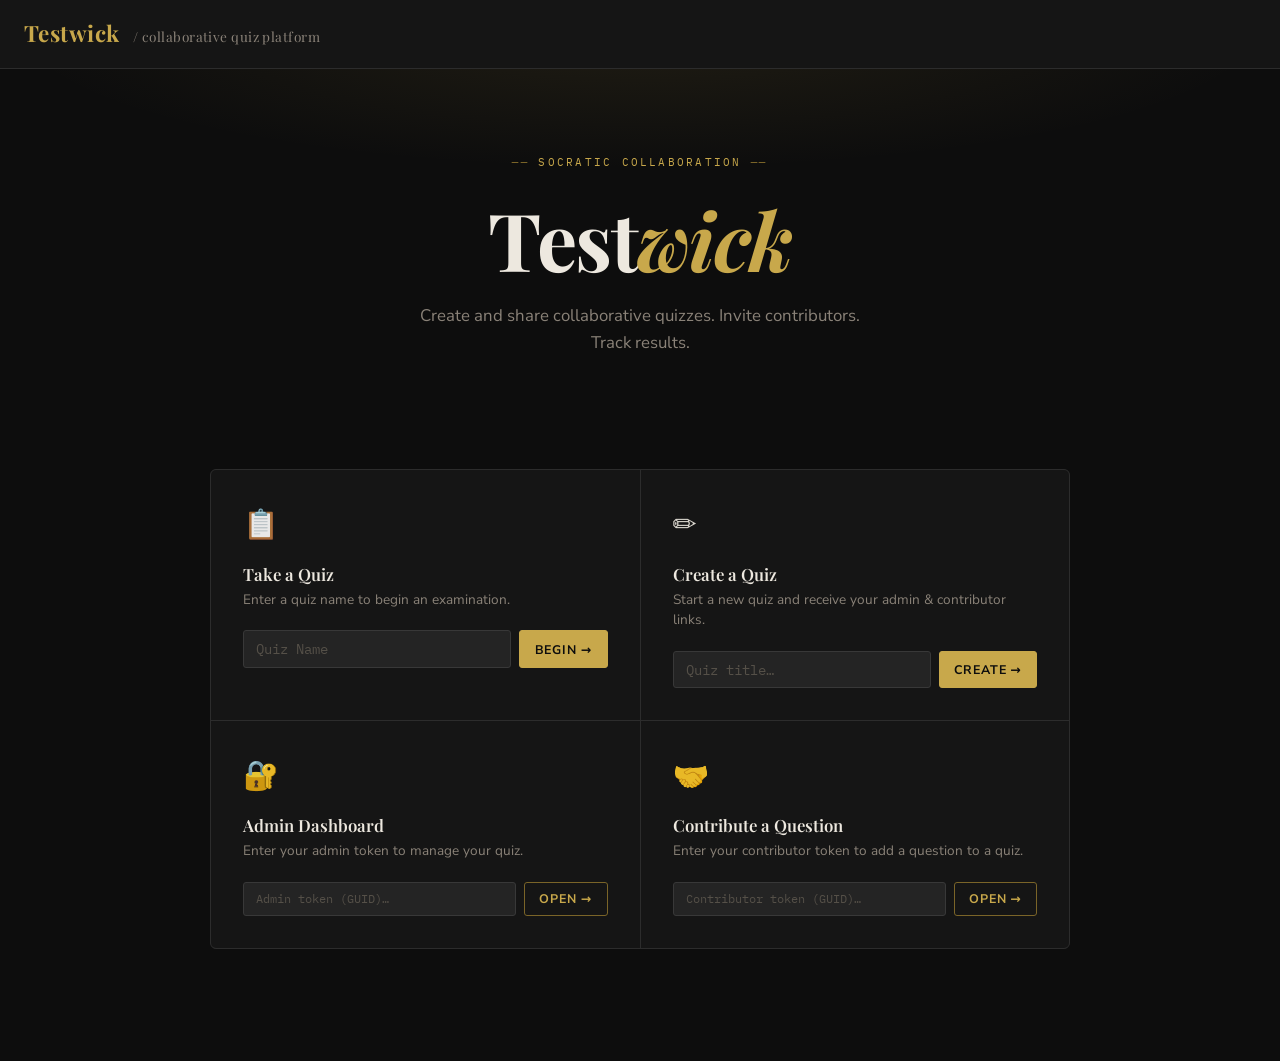
==== Testwick/Testwick/wwwroot/index.html @ c9cc1759 "commit Fixed website location  Fixed several endpoints  Added and reworked many dto objects" ====
<!DOCTYPE html>
<html lang="en">
<head>
    <meta charset="UTF-8" />
    <meta name="viewport" content="width=device-width, initial-scale=1.0" />
    <title>Testwick</title>
    <link rel="stylesheet" href="style.css" />
    <style>
        /* ── Index-specific styles ── */
        .hero {
            padding: 5rem 1.5rem 4rem;
            text-align: center;
            position: relative;
            overflow: hidden;
        }

            .hero::before {
                content: '';
                position: absolute;
                inset: 0;
                background: radial-gradient(ellipse 70% 50% at 50% -10%, rgba(200,168,75,0.1) 0%, transparent 70%);
                pointer-events: none;
            }

        .hero-eyebrow {
            font-family: var(--font-mono);
            font-size: 0.7rem;
            color: var(--gold);
            text-transform: uppercase;
            letter-spacing: 0.2em;
            margin-bottom: 1.25rem;
            display: inline-flex;
            align-items: center;
            gap: 0.6rem;
        }

            .hero-eyebrow::before,
            .hero-eyebrow::after {
                content: '──';
                color: var(--gold-dim);
                font-size: 0.6rem;
            }

        .hero h1 {
            font-size: clamp(2.8rem, 7vw, 5rem);
            font-weight: 700;
            letter-spacing: -0.02em;
            margin-bottom: 1rem;
            color: var(--text);
        }

            .hero h1 em {
                font-style: italic;
                color: var(--gold);
            }

        .hero-sub {
            font-size: 1.05rem;
            color: var(--text-muted);
            max-width: 480px;
            margin: 0 auto 3rem;
        }

        .hub-grid {
            display: grid;
            grid-template-columns: repeat(2, 1fr);
            gap: 1px;
            background: var(--border);
            border: 1px solid var(--border);
            border-radius: var(--radius-lg);
            overflow: hidden;
            max-width: 860px;
            margin: 0 auto;
        }

        @media (max-width: 640px) {
            .hub-grid {
                grid-template-columns: 1fr;
            }
        }

        .hub-panel {
            background: var(--surface);
            padding: 2rem;
            transition: background var(--transition);
        }

            .hub-panel:hover {
                background: var(--surface-2);
            }

        .hub-panel-icon {
            font-size: 1.8rem;
            margin-bottom: 1rem;
            opacity: 0.9;
        }

        .hub-panel h3 {
            font-size: 1.05rem;
            margin-bottom: 0.35rem;
        }

        .hub-panel p {
            font-size: 0.85rem;
            margin-bottom: 1.25rem;
            line-height: 1.5;
        }

        .inline-form {
            display: flex;
            gap: 0.5rem;
        }

            .inline-form input {
                flex: 1;
                min-width: 0;
                background: var(--surface-3);
                border: 1px solid var(--border-2);
                border-radius: var(--radius);
                color: var(--text);
                font-family: var(--font-mono);
                font-size: 0.85rem;
                padding: 0.55rem 0.75rem;
                outline: none;
                transition: border-color var(--transition);
            }

                .inline-form input:focus {
                    border-color: var(--gold);
                }

                .inline-form input::placeholder {
                    color: var(--text-dim);
                }

        .create-section {
            max-width: 860px;
            margin: 3rem auto 0;
            padding: 0 0 4rem;
        }

        .create-section-heading {
            font-family: var(--font-display);
            font-size: 1.5rem;
            margin-bottom: 1.5rem;
            display: flex;
            align-items: center;
            gap: 1rem;
        }

            .create-section-heading::after {
                content: '';
                flex: 1;
                height: 1px;
                background: var(--border);
            }

        /* Created Quiz Result */
        #create-result {
            background: var(--surface);
            border: 1px solid var(--gold-dim);
            border-radius: var(--radius-lg);
            padding: 2rem;
            animation: fadeUp 0.4s ease;
        }

            #create-result h3 {
                font-size: 1.15rem;
                margin-bottom: 0.5rem;
            }

            #create-result .quiz-id-display {
                font-family: var(--font-mono);
                color: var(--gold);
                font-size: 1rem;
                margin-bottom: 1.5rem;
            }

        .token-section {
            margin-bottom: 1rem;
        }

            .token-section label {
                font-size: 0.72rem;
                font-weight: 700;
                text-transform: uppercase;
                letter-spacing: 0.08em;
                color: var(--text-muted);
                display: block;
                margin-bottom: 0.35rem;
            }

        .token-links {
            display: flex;
            gap: 0.5rem;
            margin-top: 0.75rem;
        }
    </style>
</head>
<body>

    <header class="site-header">
        <span class="site-logo">Testwick <span>/ collaborative quiz platform</span></span>
    </header>

    <!-- ── Hero ── -->
    <section class="hero">
        <div class="hero-eyebrow">Socratic Collaboration</div>
        <h1>Test<em>wick</em></h1>
        <p class="hero-sub">Create and share collaborative quizzes. Invite contributors. Track results.</p>
    </section>

    <!-- ── Hub Grid ── -->
    <div style="padding: 0 1.5rem;">
        <div class="hub-grid fade-up">

            <!-- Take a Quiz -->
            <div class="hub-panel">
                <div class="hub-panel-icon">📋</div>
                <h3>Take a Quiz</h3>
                <p>Enter a quiz name to begin an examination.</p>
                <div class="inline-form">
                    <input type="number" id="quiz-id-input" placeholder="Quiz Name" min="1" />
                    <button class="btn btn-primary btn-sm" onclick="goToQuiz()">Begin →</button>
                </div>
                <div id="quiz-id-error" class="alert alert-error mt-2 hidden"></div>
            </div>

            <!-- Create a Quiz -->
            <div class="hub-panel">
                <div class="hub-panel-icon">✏️</div>
                <h3>Create a Quiz</h3>
                <p>Start a new quiz and receive your admin &amp; contributor links.</p>
                <div class="inline-form">
                    <input type="text" id="quiz-title-input" placeholder="Quiz title…" />
                    <button class="btn btn-primary btn-sm" onclick="createQuiz()">Create →</button>
                </div>
                <div id="create-error" class="alert alert-error mt-2 hidden"></div>
                <div id="create-loading" class="mt-2 hidden" style="display:none;">
                    <span class="spinner"></span>
                </div>
            </div>

            <!-- Admin Access -->
            <div class="hub-panel">
                <div class="hub-panel-icon">🔐</div>
                <h3>Admin Dashboard</h3>
                <p>Enter your admin token to manage your quiz.</p>
                <div class="inline-form">
                    <input type="text" id="admin-token-input" placeholder="Admin token (GUID)…" style="font-family:var(--font-mono);font-size:0.75rem;" />
                    <button class="btn btn-outline btn-sm" onclick="goToAdmin()">Open →</button>
                </div>
                <div id="admin-error" class="alert alert-error mt-2 hidden"></div>
            </div>

            <!-- Contributor Access -->
            <div class="hub-panel">
                <div class="hub-panel-icon">🤝</div>
                <h3>Contribute a Question</h3>
                <p>Enter your contributor token to add a question to a quiz.</p>
                <div class="inline-form">
                    <input type="text" id="contrib-token-input" placeholder="Contributor token (GUID)…" style="font-family:var(--font-mono);font-size:0.75rem;" />
                    <button class="btn btn-outline btn-sm" onclick="goToContrib()">Open →</button>
                </div>
                <div id="contrib-error" class="alert alert-error mt-2 hidden"></div>
            </div>

        </div>
    </div>

    <!-- ── Created Quiz Result ── -->
    <div class="create-section">
        <div id="create-result" class="hidden">
            <div class="section-label">Quiz Created</div>
            <h3>Your quiz is ready</h3>
            <div class="quiz-id-display">Quiz ID: <span id="result-quiz-id"></span></div>

            <div class="token-section">
                <label>Admin Token (keep private — full control)</label>
                <div class="token-box">
                    <code id="result-admin-token"></code>
                    <button class="token-copy-btn" onclick="copyToken('result-admin-token', this)">copy</button>
                </div>
            </div>

            <div class="token-section">
                <label>Contributor Token (share with contributors)</label>
                <div class="token-box">
                    <code id="result-contrib-token"></code>
                    <button class="token-copy-btn" onclick="copyToken('result-contrib-token', this)">copy</button>
                </div>
            </div>

            <div class="token-links">
                <button class="btn btn-primary btn-sm" onclick="openAdmin()">Open Admin Dashboard →</button>
            </div>
        </div>
    </div>

    <script src="config.js"></script>
    <script>
        // ── Navigate to quiz ──────────────────────────────────────
        function goToQuiz() {
            const id = document.getElementById('quiz-id-input').value.trim();
            const err = document.getElementById('quiz-id-error');

            if (!id || isNaN(id) || Number(id) < 1) {
                err.textContent = 'Please enter a valid quiz ID.';
                err.classList.remove('hidden');
                return;
            }

            //if (!name) {
            //    err.textContent = 'Please enter a valid quiz name.';
            //    err.classList.remove('hidden');
            //    return;
            //}

            // query database for names

            err.classList.add('hidden');
            window.location.href = `quiz.html?id=${id}`;
        }

        document.getElementById('quiz-id-input').addEventListener('keydown', e => {
            if (e.key === 'Enter') goToQuiz();
        });

        // ── Create quiz ───────────────────────────────────────────
        let createdAdminToken = null;

        async function createQuiz() {
            const title = document.getElementById('quiz-title-input').value.trim();
            const err = document.getElementById('create-error');
            const loading = document.getElementById('create-loading');
            const result = document.getElementById('create-result');

            if (!title) {
                err.textContent = 'Please enter a quiz title.';
                err.classList.remove('hidden');
                return;
            }
            err.classList.add('hidden');
            loading.classList.remove('hidden');

            try {
                const res = await fetch(API.quizCreate(), {
                    method: 'POST',
                    headers: { 'Content-Type': 'application/json' },
                    body: JSON.stringify({ title, questionIds: [] })
                });
                if (!res.ok) throw new Error(`Server error ${res.status}`);
                const data = await res.json();

                createdAdminToken = data.adminToken;
                document.getElementById('result-quiz-id').textContent = data.id;
                document.getElementById('result-admin-token').textContent = data.adminToken;
                document.getElementById('result-contrib-token').textContent = data.contributorToken;
                result.classList.remove('hidden');
                result.scrollIntoView({ behavior: 'smooth', block: 'center' });
            } catch (e) {
                err.textContent = 'Failed to create quiz: ' + e.message;
                err.classList.remove('hidden');
            } finally {
                loading.classList.add('hidden');
            }
        }

        document.getElementById('quiz-title-input').addEventListener('keydown', e => {
            if (e.key === 'Enter') createQuiz();
        });

        function openAdmin() {
            if (createdAdminToken) window.location.href = `admin.html?token=${createdAdminToken}`;
        }

        // ── Admin navigation ──────────────────────────────────────
        function goToAdmin() {
            const tok = document.getElementById('admin-token-input').value.trim();
            const err = document.getElementById('admin-error');
            if (!isGuid(tok)) {
                err.textContent = 'Please enter a valid GUID token.';
                err.classList.remove('hidden');
                return;
            }
            err.classList.add('hidden');
            window.location.href = `admin.html?token=${tok}`;
        }

        document.getElementById('admin-token-input').addEventListener('keydown', e => {
            if (e.key === 'Enter') goToAdmin();
        });
        document.getElementById('admin-token-input').addEventListener('keydown', e => {
            if (e.key === 'Enter') goToAdmin();
        });

        // ── Contributor navigation ────────────────────────────────
        function goToContrib() {
            const tok = document.getElementById('contrib-token-input').value.trim();
            const err = document.getElementById('contrib-error');
            if (!isGuid(tok)) {
                err.textContent = 'Please enter a valid GUID token.';
                err.classList.remove('hidden');
                return;
            }
            err.classList.add('hidden');
            window.location.href = `contribute.html?token=${tok}`;
        }

        document.getElementById('contrib-token-input').addEventListener('keydown', e => {
            if (e.key === 'Enter') goToContrib();
        });

        // ── Helpers ───────────────────────────────────────────────
        function isGuid(s) {
            return /^[0-9a-f]{8}-[0-9a-f]{4}-[0-9a-f]{4}-[0-9a-f]{4}-[0-9a-f]{12}$/i.test(s);
        }

        function copyToken(elementId, btn) {
            const text = document.getElementById(elementId).textContent;
            navigator.clipboard.writeText(text).then(() => {
                const orig = btn.textContent;
                btn.textContent = 'copied!';
                btn.style.color = 'var(--green)';
                setTimeout(() => { btn.textContent = orig; btn.style.color = ''; }, 1800);
            });
        }
    </script>
</body>
</html>
---- Testwick/Testwick/wwwroot/style.css ----
/* ══════════════════════════════════════════════════════════════
   Testwick – Shared Stylesheet
   Dark Academic aesthetic: charcoal + gold, serif display font
══════════════════════════════════════════════════════════════ */

@import url('https://fonts.googleapis.com/css2?family=Playfair+Display:ital,wght@0,400;0,600;0,700;1,400&family=IBM+Plex+Mono:wght@400;500&family=Nunito+Sans:wght@300;400;600;700&display=swap');

/* ── Design Tokens ─────────────────────────────────────────── */
:root {
  --bg:          #0D0D0D;
  --surface:     #151515;
  --surface-2:   #1C1C1C;
  --surface-3:   #242424;
  --border:      #2C2C2C;
  --border-2:    #383838;

  --gold:        #C8A84B;
  --gold-light:  #E2C870;
  --gold-dim:    #7A6428;

  --text:        #EDE8DF;
  --text-muted:  #8A8278;
  --text-dim:    #555048;

  --green:       #4D9B6F;
  --green-bg:    rgba(77,155,111,0.12);
  --red:         #C25555;
  --red-bg:      rgba(194,85,85,0.12);
  --blue:        #5A8CC9;

  --font-display: 'Playfair Display', Georgia, serif;
  --font-body:    'Nunito Sans', system-ui, sans-serif;
  --font-mono:    'IBM Plex Mono', monospace;

  --radius:      3px;
  --radius-lg:   6px;
  --transition:  200ms ease;
}

/* ── Reset ─────────────────────────────────────────────────── */
*, *::before, *::after { box-sizing: border-box; margin: 0; padding: 0; }
html { font-size: 16px; scroll-behavior: smooth; }
body {
  background: var(--bg);
  color: var(--text);
  font-family: var(--font-body);
  font-weight: 400;
  line-height: 1.6;
  min-height: 100vh;
}
a { color: var(--gold); text-decoration: none; }
a:hover { color: var(--gold-light); }
img { display: block; max-width: 100%; }

/* ── Typography ────────────────────────────────────────────── */
h1, h2, h3, h4 {
  font-family: var(--font-display);
  font-weight: 600;
  line-height: 1.2;
  color: var(--text);
}
h1 { font-size: clamp(2rem, 5vw, 3.2rem); }
h2 { font-size: clamp(1.4rem, 3vw, 2rem); }
h3 { font-size: 1.2rem; }
p { color: var(--text-muted); }

/* ── Layout Shell ──────────────────────────────────────────── */
.page-wrap {
  max-width: 860px;
  margin: 0 auto;
  padding: 2rem 1.5rem 4rem;
}
.page-wrap.wide { max-width: 1080px; }

/* ── Nav / Header ──────────────────────────────────────────── */
.site-header {
  border-bottom: 1px solid var(--border);
  padding: 1rem 1.5rem;
  display: flex;
  align-items: center;
  gap: 1rem;
  background: var(--surface);
}
.site-logo {
  font-family: var(--font-display);
  font-size: 1.4rem;
  font-weight: 700;
  color: var(--gold);
  letter-spacing: 0.02em;
}
.site-logo span { color: var(--text-muted); font-weight: 400; font-size: 0.85rem; margin-left: 0.5rem; }
.nav-links { margin-left: auto; display: flex; gap: 1.5rem; }
.nav-links a { font-size: 0.85rem; color: var(--text-muted); font-weight: 600; text-transform: uppercase; letter-spacing: 0.08em; }
.nav-links a:hover { color: var(--gold); }

/* ── Section Headings ──────────────────────────────────────── */
.section-label {
  font-family: var(--font-mono);
  font-size: 0.7rem;
  font-weight: 500;
  color: var(--gold);
  text-transform: uppercase;
  letter-spacing: 0.15em;
  margin-bottom: 0.5rem;
}
.section-divider {
  border: none;
  border-top: 1px solid var(--border);
  margin: 2.5rem 0;
}

/* ── Cards ─────────────────────────────────────────────────── */
.card {
  background: var(--surface);
  border: 1px solid var(--border);
  border-radius: var(--radius-lg);
  padding: 1.75rem;
}
.card + .card { margin-top: 1rem; }
.card-title {
  font-family: var(--font-display);
  font-size: 1.1rem;
  color: var(--text);
  margin-bottom: 0.35rem;
}
.card-meta {
  font-family: var(--font-mono);
  font-size: 0.72rem;
  color: var(--text-dim);
  margin-bottom: 1rem;
}

/* ── Grid ──────────────────────────────────────────────────── */
.grid-2 { display: grid; grid-template-columns: 1fr 1fr; gap: 1rem; }
@media (max-width: 620px) { .grid-2 { grid-template-columns: 1fr; } }
.grid-3 { display: grid; grid-template-columns: repeat(3, 1fr); gap: 1rem; }
@media (max-width: 720px) { .grid-3 { grid-template-columns: 1fr; } }

/* ── Forms ─────────────────────────────────────────────────── */
.field { margin-bottom: 1.2rem; }
.field label {
  display: block;
  font-size: 0.78rem;
  font-weight: 700;
  text-transform: uppercase;
  letter-spacing: 0.08em;
  color: var(--text-muted);
  margin-bottom: 0.4rem;
}
.field input[type="text"],
.field input[type="number"],
.field textarea,
.field select {
  width: 100%;
  background: var(--surface-2);
  border: 1px solid var(--border-2);
  border-radius: var(--radius);
  color: var(--text);
  font-family: var(--font-body);
  font-size: 0.95rem;
  padding: 0.65rem 0.9rem;
  outline: none;
  transition: border-color var(--transition);
  appearance: none;
}
.field input:focus,
.field textarea:focus,
.field select:focus { border-color: var(--gold); }
.field textarea { resize: vertical; min-height: 90px; }
.field-hint {
  font-size: 0.75rem;
  color: var(--text-dim);
  margin-top: 0.3rem;
}

/* ── Buttons ───────────────────────────────────────────────── */
.btn {
  display: inline-flex;
  align-items: center;
  gap: 0.5rem;
  font-family: var(--font-body);
  font-size: 0.88rem;
  font-weight: 700;
  text-transform: uppercase;
  letter-spacing: 0.07em;
  padding: 0.65rem 1.4rem;
  border-radius: var(--radius);
  border: 1px solid transparent;
  cursor: pointer;
  transition: all var(--transition);
  white-space: nowrap;
}
.btn-primary {
  background: var(--gold);
  color: #0D0D0D;
  border-color: var(--gold);
}
.btn-primary:hover { background: var(--gold-light); border-color: var(--gold-light); color: #0D0D0D; }
.btn-outline {
  background: transparent;
  color: var(--gold);
  border-color: var(--gold-dim);
}
.btn-outline:hover { border-color: var(--gold); background: rgba(200,168,75,0.08); }
.btn-ghost {
  background: transparent;
  color: var(--text-muted);
  border-color: var(--border-2);
}
.btn-ghost:hover { color: var(--text); border-color: var(--border-2); background: var(--surface-2); }
.btn-danger {
  background: transparent;
  color: var(--red);
  border-color: rgba(194,85,85,0.3);
}
.btn-danger:hover { background: var(--red-bg); }
.btn:disabled { opacity: 0.45; cursor: not-allowed; }
.btn-sm { font-size: 0.78rem; padding: 0.4rem 0.9rem; }
.btn-full { width: 100%; justify-content: center; }

/* ── Badges & Tags ─────────────────────────────────────────── */
.badge {
  display: inline-block;
  font-family: var(--font-mono);
  font-size: 0.68rem;
  font-weight: 500;
  padding: 0.2rem 0.5rem;
  border-radius: 2px;
  text-transform: uppercase;
  letter-spacing: 0.06em;
}
.badge-gold { background: rgba(200,168,75,0.15); color: var(--gold); border: 1px solid var(--gold-dim); }
.badge-green { background: var(--green-bg); color: var(--green); border: 1px solid rgba(77,155,111,0.3); }
.badge-red { background: var(--red-bg); color: var(--red); border: 1px solid rgba(194,85,85,0.3); }
.badge-muted { background: var(--surface-3); color: var(--text-dim); border: 1px solid var(--border); }

/* ── Token Display ─────────────────────────────────────────── */
.token-box {
  background: var(--surface-2);
  border: 1px solid var(--border);
  border-radius: var(--radius);
  padding: 0.6rem 0.9rem;
  display: flex;
  align-items: center;
  gap: 0.75rem;
}
.token-box code {
  font-family: var(--font-mono);
  font-size: 0.78rem;
  color: var(--gold-light);
  flex: 1;
  word-break: break-all;
}
.token-copy-btn {
  font-size: 0.7rem;
  font-family: var(--font-mono);
  color: var(--text-dim);
  background: none;
  border: none;
  cursor: pointer;
  transition: color var(--transition);
}
.token-copy-btn:hover { color: var(--gold); }

/* ── Progress Bar ──────────────────────────────────────────── */
.progress-bar-wrap {
  height: 3px;
  background: var(--surface-3);
  border-radius: 999px;
  overflow: hidden;
  margin-bottom: 2rem;
}
.progress-bar-fill {
  height: 100%;
  background: var(--gold);
  border-radius: 999px;
  transition: width 400ms cubic-bezier(.4,0,.2,1);
}

/* ── Quiz Question Card ────────────────────────────────────── */
.question-num {
  font-family: var(--font-mono);
  font-size: 0.72rem;
  color: var(--text-dim);
  margin-bottom: 0.75rem;
  text-transform: uppercase;
  letter-spacing: 0.1em;
}
.question-text {
  font-family: var(--font-display);
  font-size: clamp(1.1rem, 2.5vw, 1.4rem);
  color: var(--text);
  margin-bottom: 1.5rem;
  line-height: 1.4;
}
.choice-list { display: flex; flex-direction: column; gap: 0.65rem; }
.choice-btn {
  width: 100%;
  text-align: left;
  background: var(--surface-2);
  border: 1px solid var(--border-2);
  border-radius: var(--radius-lg);
  padding: 0.9rem 1.1rem;
  color: var(--text-muted);
  font-family: var(--font-body);
  font-size: 0.95rem;
  cursor: pointer;
  transition: all var(--transition);
  display: flex;
  align-items: center;
  gap: 0.85rem;
}
.choice-btn:hover:not(.selected):not(.disabled) {
  border-color: var(--gold-dim);
  color: var(--text);
  background: var(--surface-3);
}
.choice-btn.selected {
  border-color: var(--gold);
  background: rgba(200,168,75,0.1);
  color: var(--text);
}
.choice-btn.correct {
  border-color: var(--green);
  background: var(--green-bg);
  color: var(--green);
}
.choice-btn.wrong {
  border-color: var(--red);
  background: var(--red-bg);
  color: var(--red);
  text-decoration: line-through;
  opacity: 0.8;
}
.choice-btn.disabled { cursor: default; }
.choice-letter {
  font-family: var(--font-mono);
  font-size: 0.72rem;
  font-weight: 500;
  width: 22px;
  height: 22px;
  border-radius: 50%;
  border: 1px solid currentColor;
  display: flex;
  align-items: center;
  justify-content: center;
  flex-shrink: 0;
  opacity: 0.7;
  text-transform: uppercase;
}

/* ── Score Display ─────────────────────────────────────────── */
.score-circle {
  width: 130px;
  height: 130px;
  border-radius: 50%;
  border: 3px solid var(--gold);
  display: flex;
  flex-direction: column;
  align-items: center;
  justify-content: center;
  margin: 0 auto 2rem;
  background: rgba(200,168,75,0.06);
}
.score-number {
  font-family: var(--font-display);
  font-size: 2.4rem;
  font-weight: 700;
  color: var(--gold);
  line-height: 1;
}
.score-denom {
  font-family: var(--font-mono);
  font-size: 0.72rem;
  color: var(--text-dim);
  margin-top: 0.2rem;
}

/* ── Alert / Toast ─────────────────────────────────────────── */
.alert {
  padding: 0.75rem 1rem;
  border-radius: var(--radius);
  font-size: 0.88rem;
  margin-bottom: 1rem;
}
.alert-error { background: var(--red-bg); color: var(--red); border: 1px solid rgba(194,85,85,0.3); }
.alert-success { background: var(--green-bg); color: var(--green); border: 1px solid rgba(77,155,111,0.3); }
.alert-info { background: rgba(90,140,201,0.1); color: var(--blue); border: 1px solid rgba(90,140,201,0.3); }

/* ── Spinner ───────────────────────────────────────────────── */
.spinner {
  display: inline-block;
  width: 20px; height: 20px;
  border: 2px solid var(--border-2);
  border-top-color: var(--gold);
  border-radius: 50%;
  animation: spin 0.7s linear infinite;
}
@keyframes spin { to { transform: rotate(360deg); } }

.loading-center {
  display: flex;
  flex-direction: column;
  align-items: center;
  justify-content: center;
  gap: 1rem;
  min-height: 200px;
  color: var(--text-dim);
  font-size: 0.85rem;
  font-family: var(--font-mono);
}

/* ── Utility ───────────────────────────────────────────────── */
.mt-1 { margin-top: 0.5rem; }
.mt-2 { margin-top: 1rem; }
.mt-3 { margin-top: 1.5rem; }
.mt-4 { margin-top: 2rem; }
.mb-1 { margin-bottom: 0.5rem; }
.mb-2 { margin-bottom: 1rem; }
.mb-3 { margin-bottom: 1.5rem; }
.text-center { text-align: center; }
.text-right  { text-align: right; }
.flex { display: flex; }
.flex-between { display: flex; justify-content: space-between; align-items: center; }
.flex-end { display: flex; justify-content: flex-end; }
.gap-1 { gap: 0.5rem; }
.gap-2 { gap: 1rem; }
.hidden { display: none !important; }
.mono { font-family: var(--font-mono); font-size: 0.85em; }

/* ── Animations ────────────────────────────────────────────── */
@keyframes fadeUp {
  from { opacity: 0; transform: translateY(14px); }
  to   { opacity: 1; transform: translateY(0); }
}
.fade-up { animation: fadeUp 0.35s ease both; }

@keyframes fadeIn {
  from { opacity: 0; }
  to   { opacity: 1; }
}
.fade-in { animation: fadeIn 0.3s ease both; }

/* ── Ornamental Header ─────────────────────────────────────── */
.page-hero {
  padding: 3.5rem 0 2.5rem;
  border-bottom: 1px solid var(--border);
  margin-bottom: 2.5rem;
}
.page-hero .eyebrow {
  font-family: var(--font-mono);
  font-size: 0.7rem;
  color: var(--gold);
  text-transform: uppercase;
  letter-spacing: 0.18em;
  margin-bottom: 0.75rem;
}
.page-hero h1 { margin-bottom: 0.5rem; }
.page-hero p  { font-size: 1rem; max-width: 540px; }

/* ── Ornamental Rule ───────────────────────────────────────── */
.ornament {
  text-align: center;
  color: var(--gold-dim);
  font-family: var(--font-display);
  font-size: 1.2rem;
  letter-spacing: 0.5em;
  margin: 2rem 0;
}

/* ── Topics Checkbox Grid ──────────────────────────────────── */
.topic-grid {
  display: flex;
  flex-wrap: wrap;
  gap: 0.5rem;
  margin-top: 0.4rem;
}
.topic-chip {
  display: inline-flex;
  align-items: center;
  gap: 0.4rem;
  font-size: 0.8rem;
  padding: 0.3rem 0.75rem;
  border-radius: 999px;
  border: 1px solid var(--border-2);
  background: var(--surface-2);
  color: var(--text-muted);
  cursor: pointer;
  transition: all var(--transition);
  user-select: none;
}
.topic-chip:hover { border-color: var(--gold-dim); color: var(--text); }
.topic-chip.selected { border-color: var(--gold); background: rgba(200,168,75,0.12); color: var(--gold); }
.topic-chip input { display: none; }

/* ── Choice Builder ────────────────────────────────────────── */
.choice-builder { display: flex; flex-direction: column; gap: 0.5rem; }
.choice-row {
  display: flex;
  align-items: center;
  gap: 0.5rem;
}
.choice-row input[type="radio"] { accent-color: var(--gold); cursor: pointer; flex-shrink: 0; }
.choice-row input[type="text"] {
  flex: 1;
  background: var(--surface-2);
  border: 1px solid var(--border-2);
  border-radius: var(--radius);
  color: var(--text);
  font-family: var(--font-body);
  font-size: 0.9rem;
  padding: 0.5rem 0.75rem;
  outline: none;
  transition: border-color var(--transition);
}
.choice-row input[type="text"]:focus { border-color: var(--gold); }
.choice-row .remove-choice {
  background: none;
  border: none;
  color: var(--text-dim);
  cursor: pointer;
  font-size: 1rem;
  line-height: 1;
  padding: 0.25rem;
  transition: color var(--transition);
}
.choice-row .remove-choice:hover { color: var(--red); }

/* ── Question Review Item ──────────────────────────────────── */
.review-item {
  background: var(--surface);
  border: 1px solid var(--border);
  border-radius: var(--radius-lg);
  padding: 1.25rem 1.5rem;
  margin-bottom: 0.75rem;
}
.review-item .q-num {
  font-family: var(--font-mono);
  font-size: 0.68rem;
  color: var(--text-dim);
  text-transform: uppercase;
  letter-spacing: 0.1em;
  margin-bottom: 0.4rem;
}
.review-item .q-text {
  font-family: var(--font-display);
  font-size: 1rem;
  color: var(--text);
  margin-bottom: 0.75rem;
}
.review-item .q-actions {
  display: flex;
  gap: 0.5rem;
  margin-top: 0.75rem;
}

/* ── Scrollbar ─────────────────────────────────────────────── */
::-webkit-scrollbar { width: 6px; }
::-webkit-scrollbar-track { background: var(--bg); }
::-webkit-scrollbar-thumb { background: var(--border-2); border-radius: 3px; }
::-webkit-scrollbar-thumb:hover { background: var(--text-dim); }
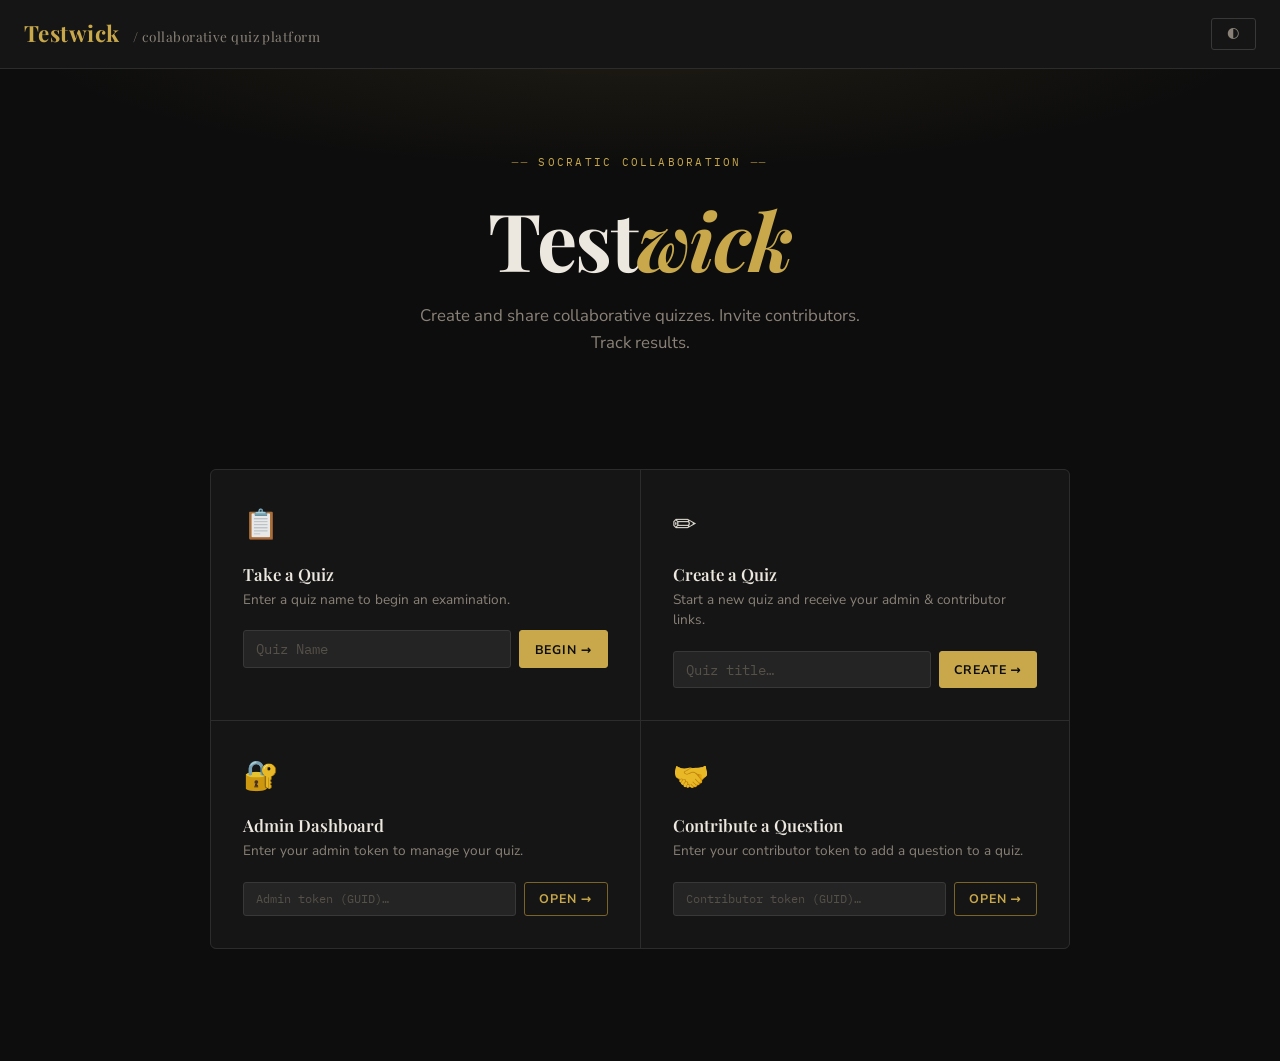
==== commit 2949b618: "Lightmode" ====
--- a/Testwick/Testwick/wwwroot/index.html
+++ b/Testwick/Testwick/wwwroot/index.html
@@ -198,9 +198,11 @@
     </style>
 </head>
 <body>
-
     <header class="site-header">
         <span class="site-logo">Testwick <span>/ collaborative quiz platform</span></span>
+        <nav class="nav-links">
+            <button class="btn btn-ghost btn-sm" onclick="toggleTheme()">🌓</button>
+        </nav>
     </header>
 
     <!-- ── Hero ── -->
@@ -220,10 +222,11 @@
                 <h3>Take a Quiz</h3>
                 <p>Enter a quiz name to begin an examination.</p>
                 <div class="inline-form">
-                    <input type="number" id="quiz-id-input" placeholder="Quiz Name" min="1" />
+                    <input type="text" id="quiz-name-input" placeholder="Quiz Name" />
                     <button class="btn btn-primary btn-sm" onclick="goToQuiz()">Begin →</button>
                 </div>
-                <div id="quiz-id-error" class="alert alert-error mt-2 hidden"></div>
+                <div id="quiz-selection" class="hidden mt-2"></div>
+                <div id="quiz-name-error" class="alert alert-error mt-2 hidden"></div>
             </div>
 
             <!-- Create a Quiz -->
@@ -300,31 +303,75 @@
     <script src="config.js"></script>
     <script>
         // ── Navigate to quiz ──────────────────────────────────────
-        function goToQuiz() {
-            const id = document.getElementById('quiz-id-input').value.trim();
-            const err = document.getElementById('quiz-id-error');
-
-            if (!id || isNaN(id) || Number(id) < 1) {
-                err.textContent = 'Please enter a valid quiz ID.';
+        async function goToQuiz() {
+            const name = document.getElementById('quiz-name-input').value.trim();
+            const err = document.getElementById('quiz-name-error');
+
+            // clear multiple choice container on call
+            const container = document.getElementById('quiz-selection');
+            container.innerHTML = '';
+
+            if (!name) {
+                err.textContent = 'Please enter a valid quiz name.';
                 err.classList.remove('hidden');
                 return;
             }
 
-            //if (!name) {
-            //    err.textContent = 'Please enter a valid quiz name.';
-            //    err.classList.remove('hidden');
-            //    return;
-            //}
-
-            // query database for names
-
             err.classList.add('hidden');
-            window.location.href = `quiz.html?id=${id}`;
-        }
-
-        document.getElementById('quiz-id-input').addEventListener('keydown', e => {
+
+            try {
+                const url = API.quizByName(name);
+                console.log(url);
+                const res = await fetch(url);
+                if (!res.ok) throw new Error(`Server error: ${res.status}`);
+
+                const quizzes = await res.json();
+
+                if (!quizzes || quizzes.length === 0) {
+                    err.textContent = 'No quizzes found with that name.';
+                    err.classList.remove('hidden');
+                    return;
+                }
+
+                if (quizzes.length === 1) {
+                    window.location.href = `quiz.html?id=${quizzes[0].id}`;
+                    return;
+                }
+
+                // multiple matches -> show selector
+                renderQuizSelection(quizzes);
+            }
+            catch (e) {
+                err.textContent = `Failed to search quizzes: ` + e.message;
+                err.classList.remove('hidden');
+            }
+        }
+
+        document.getElementById('quiz-name-input').addEventListener('keydown', e => {
             if (e.key === 'Enter') goToQuiz();
         });
+
+        function renderQuizSelection(quizzes) {
+            const container = document.getElementById('quiz-selection');
+            container.innerHTML = '';
+
+            quizzes.forEach(q => {
+                const btn = document.createElement('button');
+                btn.className = 'btn btn-outline btn-sm';
+                btn.style.display = 'block';
+                btn.style.merginBottom = '0.5rem';
+
+                btn.textContent = `${q.title} (ID: ${q.id})`;
+
+                btn.onclick = () => {
+                    window.location.href = `quiz.html?id=${q.id}`;
+                }
+
+                container.appendChild(btn);
+            })
+
+            container.classList.remove('hidden');
+        }
 
         // ── Create quiz ───────────────────────────────────────────
         let createdAdminToken = null;
--- a/Testwick/Testwick/wwwroot/style.css
+++ b/Testwick/Testwick/wwwroot/style.css
@@ -35,6 +35,33 @@
   --radius:      3px;
   --radius-lg:   6px;
   --transition:  200ms ease;
+}
+/* ── Light Mode Override ───────────────────────────────────── */
+[data-theme="light"] {
+    --bg: #F7F6F2;
+    --surface: #FFFFFF;
+    --surface-2: #F1EFEA;
+    --surface-3: #E7E4DD;
+    --border: #D6D2C8;
+    --border-2: #C8C3B7;
+    /* KEEP GOLD (your branding stays intact) */
+    --gold: #B8963F;
+    --gold-light: #E2C870;
+    --gold-dim: #7A6428;
+    /* Flip text to dark */
+    --text: #1A1A1A;
+    --text-muted: #5F5A52;
+    --text-dim: #8A857C;
+    /* Keep semantic colors */
+    --green: #3E8E63;
+    --green-bg: rgba(62,142,99,0.12);
+    --red: #B54848;
+    --red-bg: rgba(181,72,72,0.12);
+}
+
+/* ── Ease ─-────────────────────────────────────────────────── */
+* {
+    transition: background-color 1s ease, color 1s ease, border-color 1s ease;
 }
 
 /* ── Reset ─────────────────────────────────────────────────── */
